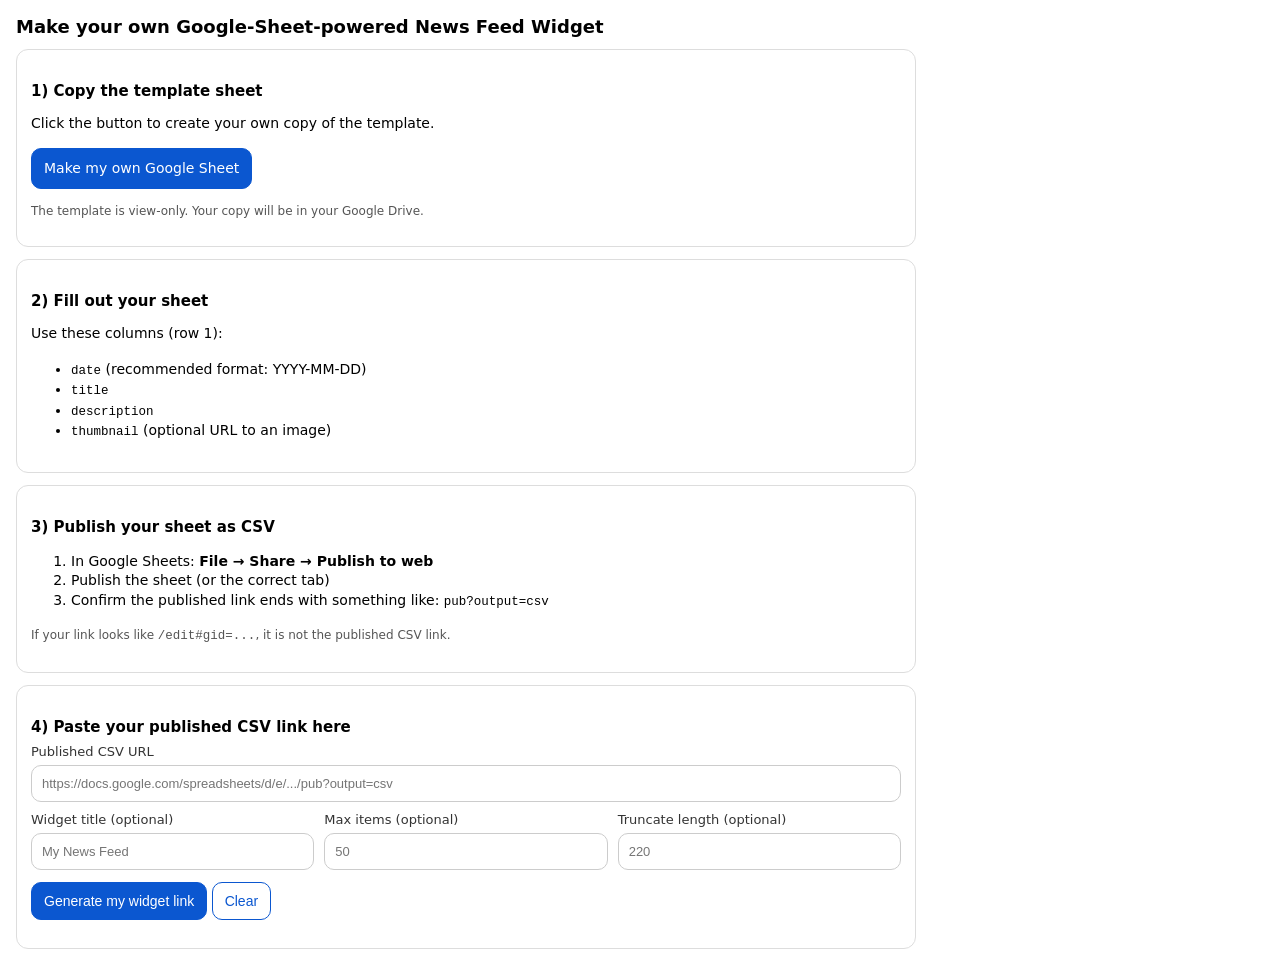
==== make/index.html @ 0ab04ac1 "add widget and make pages" ====
<!doctype html>
<html lang="en">
<head>
  <meta charset="utf-8" />
  <meta name="viewport" content="width=device-width, initial-scale=1" />
  <title>Make a News Feed Widget</title>
  <style>
    body { font-family: system-ui, Arial, sans-serif; margin: 0; padding: 16px; max-width: 900px; }
    h1 { font-size: 18px; margin: 0 0 10px 0; }
    h2 { font-size: 15px; margin: 18px 0 8px 0; }
    p, li { font-size: 14px; line-height: 1.4; }
    .card { border: 1px solid #ddd; border-radius: 12px; padding: 14px; margin: 12px 0; }
    .btn {
      display: inline-block; padding: 10px 12px; border-radius: 10px;
      border: 1px solid #0b57d0; color: #fff; background: #0b57d0;
      text-decoration: none; font-size: 14px;
    }
    .btn.secondary { background: #fff; color: #0b57d0; }
    label { display:block; font-size: 13px; margin-bottom: 6px; color: #333; }
    input, textarea {
      width: 100%; box-sizing: border-box;
      border: 1px solid #ccc; border-radius: 10px; padding: 10px;
      font-size: 13px;
    }
    textarea { min-height: 90px; font-family: ui-monospace, SFMono-Regular, Menlo, monospace; }
    .row { display:flex; gap:10px; flex-wrap: wrap; }
    .row > div { flex: 1 1 240px; }
    .note { color: #555; font-size: 12px; }
    code { font-family: ui-monospace, SFMono-Regular, Menlo, monospace; font-size: 12.5px; }
  </style>
</head>
<body>
  <h1>Make your own Google-Sheet-powered News Feed Widget</h1>

  <div class="card">
    <h2>1) Copy the template sheet</h2>
    <p>Click the button to create your own copy of the template.</p>
    <p>
      <a class="btn" id="copyBtn" target="_blank" rel="noopener">Make my own Google Sheet</a>
    </p>
    <p class="note">
      The template is view-only. Your copy will be in your Google Drive.
    </p>
  </div>

  <div class="card">
    <h2>2) Fill out your sheet</h2>
    <p>Use these columns (row 1):</p>
    <ul>
      <li><code>date</code> (recommended format: YYYY-MM-DD)</li>
      <li><code>title</code></li>
      <li><code>description</code></li>
      <li><code>thumbnail</code> (optional URL to an image)</li>
    </ul>
  </div>

  <div class="card">
    <h2>3) Publish your sheet as CSV</h2>
    <ol>
      <li>In Google Sheets: <b>File → Share → Publish to web</b></li>
      <li>Publish the sheet (or the correct tab)</li>
      <li>Confirm the published link ends with something like: <code>pub?output=csv</code></li>
    </ol>
    <p class="note">
      If your link looks like <code>/edit#gid=...</code>, it is not the published CSV link.
    </p>
  </div>

  <div class="card">
    <h2>4) Paste your published CSV link here</h2>

    <label for="csv">Published CSV URL</label>
    <input id="csv" placeholder="https://docs.google.com/spreadsheets/d/e/.../pub?output=csv" />

    <div class="row" style="margin-top:10px;">
      <div>
        <label for="title">Widget title (optional)</label>
        <input id="title" placeholder="My News Feed" />
      </div>
      <div>
        <label for="max">Max items (optional)</label>
        <input id="max" placeholder="50" />
      </div>
      <div>
        <label for="truncate">Truncate length (optional)</label>
        <input id="truncate" placeholder="220" />
      </div>
    </div>

    <p style="margin-top:12px;">
      <button class="btn" id="genBtn" type="button">Generate my widget link</button>
      <button class="btn secondary" id="clearBtn" type="button">Clear</button>
    </p>

    <div id="out" style="display:none;">
      <h2>Your widget URL</h2>
      <textarea id="widgetUrl" readonly></textarea>

      <h2>Embed code (iframe)</h2>
      <textarea id="iframeCode" readonly></textarea>

      <h2>Send this back</h2>
      <textarea id="sendBack" readonly></textarea>

      <p class="note">
        If a platform caches the iframe, append <code>&v=2</code>, then bump the number when needed.
      </p>
    </div>
  </div>

<script>
  // 1) Set your template "force copy" link (ends with /copy)
  const TEMPLATE_COPY_LINK = "https://docs.google.com/spreadsheets/d/19JBFSIHxnLPQWl2OlXtqWUaclzS64fxf6clwGblTqXI/copy";

  // 2) Set your widget base URL (your GitHub Pages domain + repo)
  // Example: "https://YOUR-USERNAME.github.io/website"
  const BASE = "https://hugsxbisous.github.io/website/";

  // Your generic widget path (from earlier): /widget/
  const WIDGET_PATH = "/widget/";

  document.getElementById("copyBtn").href = TEMPLATE_COPY_LINK;

  function cleanNum(s, fallback) {
    const n = parseInt(String(s || "").trim(), 10);
    return Number.isFinite(n) ? n : fallback;
  }

  function buildWidgetUrl() {
    const csv = document.getElementById("csv").value.trim();
    const title = document.getElementById("title").value.trim();
    const max = cleanNum(document.getElementById("max").value, 50);
    const truncate = cleanNum(document.getElementById("truncate").value, 220);

    if (!csv) throw new Error("Please paste your published CSV URL.");

    const u = new URL(BASE + WIDGET_PATH);
    u.searchParams.set("csv", csv);
    if (title) u.searchParams.set("title", title);
    if (max) u.searchParams.set("max", String(max));
    if (truncate) u.searchParams.set("truncate", String(truncate));
    return u.toString();
  }

  document.getElementById("genBtn").addEventListener("click", () => {
    try {
      const widgetUrl = buildWidgetUrl();
      const iframe = `<iframe src="${widgetUrl}" width="100%" height="650" style="border:0;" loading="lazy"></iframe>`;

      document.getElementById("widgetUrl").value = widgetUrl;
      document.getElementById("iframeCode").value = iframe;
      document.getElementById("sendBack").value =
        `Here is my published CSV link:\n${document.getElementById("csv").value.trim()}\n\nHere is my widget URL:\n${widgetUrl}`;

      document.getElementById("out").style.display = "block";
    } catch (e) {
      alert(e.message);
    }
  });

  document.getElementById("clearBtn").addEventListener("click", () => {
    ["csv","title","max","truncate"].forEach(id => document.getElementById(id).value = "");
    document.getElementById("out").style.display = "none";
  });
</script>
</body>
</html>
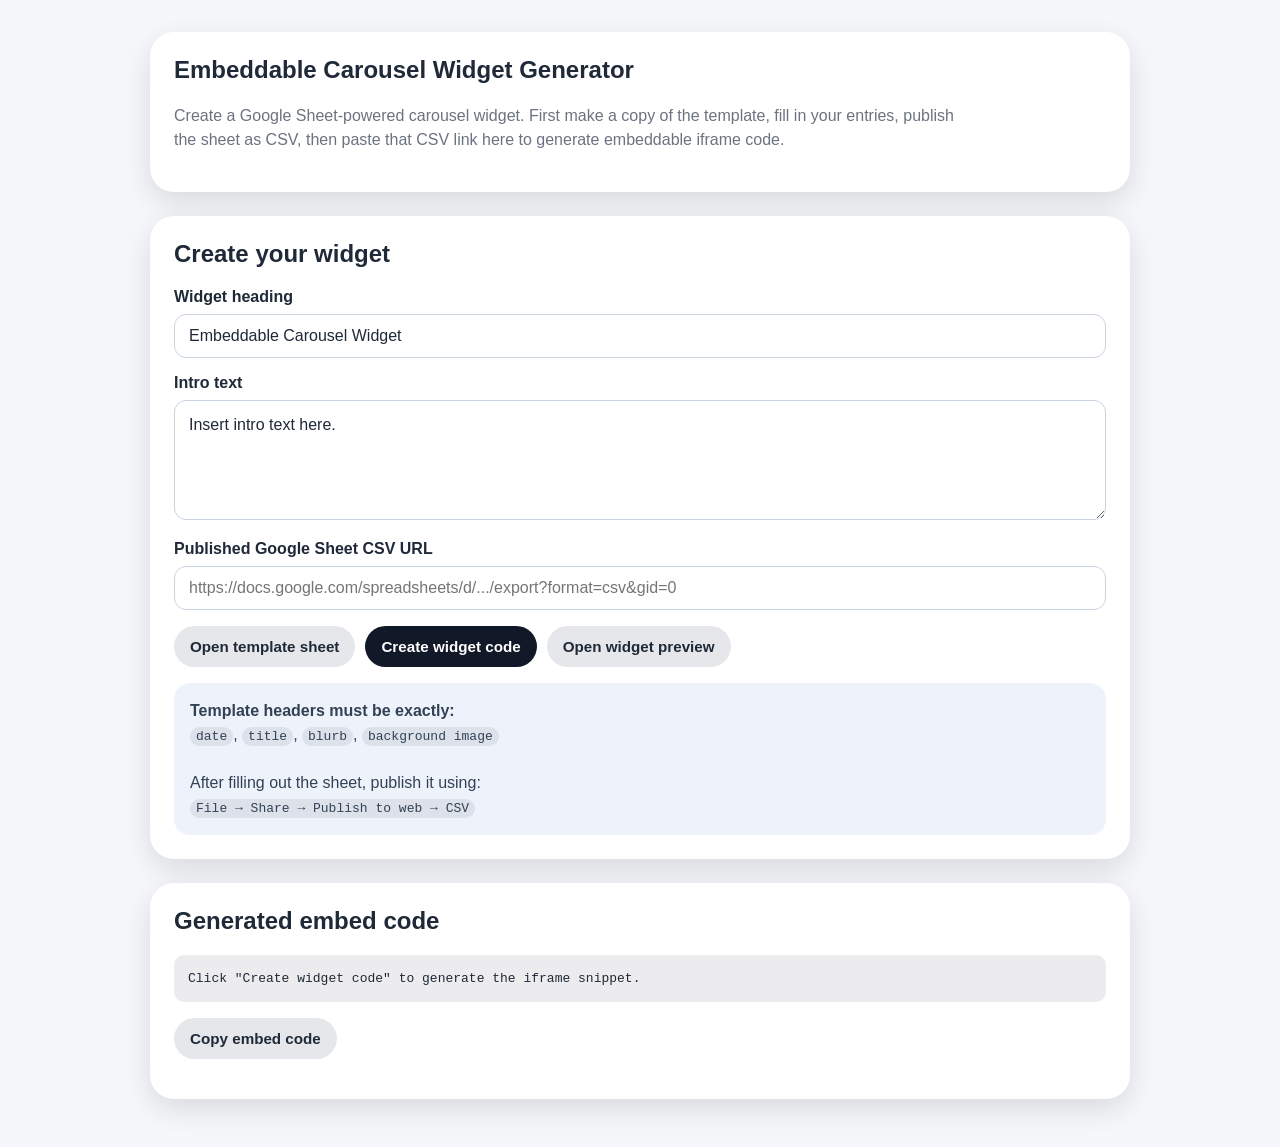
==== commit 8e6d7de5: "split generator and widget embed" ====
--- a/make/index.html
+++ b/make/index.html
@@ -1,167 +1,77 @@
 <!doctype html>
 <html lang="en">
 <head>
-  <meta charset="utf-8" />
-  <meta name="viewport" content="width=device-width, initial-scale=1" />
-  <title>Make a News Feed Widget</title>
-  <style>
-    body { font-family: system-ui, Arial, sans-serif; margin: 0; padding: 16px; max-width: 900px; }
-    h1 { font-size: 18px; margin: 0 0 10px 0; }
-    h2 { font-size: 15px; margin: 18px 0 8px 0; }
-    p, li { font-size: 14px; line-height: 1.4; }
-    .card { border: 1px solid #ddd; border-radius: 12px; padding: 14px; margin: 12px 0; }
-    .btn {
-      display: inline-block; padding: 10px 12px; border-radius: 10px;
-      border: 1px solid #0b57d0; color: #fff; background: #0b57d0;
-      text-decoration: none; font-size: 14px;
-    }
-    .btn.secondary { background: #fff; color: #0b57d0; }
-    label { display:block; font-size: 13px; margin-bottom: 6px; color: #333; }
-    input, textarea {
-      width: 100%; box-sizing: border-box;
-      border: 1px solid #ccc; border-radius: 10px; padding: 10px;
-      font-size: 13px;
-    }
-    textarea { min-height: 90px; font-family: ui-monospace, SFMono-Regular, Menlo, monospace; }
-    .row { display:flex; gap:10px; flex-wrap: wrap; }
-    .row > div { flex: 1 1 240px; }
-    .note { color: #555; font-size: 12px; }
-    code { font-family: ui-monospace, SFMono-Regular, Menlo, monospace; font-size: 12.5px; }
-  </style>
+  <meta charset="utf-8">
+  <meta name="viewport" content="width=device-width, initial-scale=1">
+  <title>Carousel Widget Generator</title>
+  <link rel="stylesheet" href="styles.css">
 </head>
 <body>
-  <h1>Make your own Google-Sheet-powered News Feed Widget</h1>
 
-  <div class="card">
-    <h2>1) Copy the template sheet</h2>
-    <p>Click the button to create your own copy of the template.</p>
-    <p>
-      <a class="btn" id="copyBtn" target="_blank" rel="noopener">Make my own Google Sheet</a>
+<main class="page">
+
+  <section class="panel">
+    <h1>Embeddable Carousel Widget Generator</h1>
+    <p class="intro">
+      Create a Google Sheet-powered carousel widget. First make a copy of the template,
+      fill in your entries, publish the sheet as CSV, then paste that CSV link here to
+      generate embeddable iframe code.
     </p>
-    <p class="note">
-      The template is view-only. Your copy will be in your Google Drive.
-    </p>
-  </div>
+  </section>
 
-  <div class="card">
-    <h2>2) Fill out your sheet</h2>
-    <p>Use these columns (row 1):</p>
-    <ul>
-      <li><code>date</code> (recommended format: YYYY-MM-DD)</li>
-      <li><code>title</code></li>
-      <li><code>description</code></li>
-      <li><code>thumbnail</code> (optional URL to an image)</li>
-    </ul>
-  </div>
+  <section class="panel">
+    <h2>Create your widget</h2>
 
-  <div class="card">
-    <h2>3) Publish your sheet as CSV</h2>
-    <ol>
-      <li>In Google Sheets: <b>File → Share → Publish to web</b></li>
-      <li>Publish the sheet (or the correct tab)</li>
-      <li>Confirm the published link ends with something like: <code>pub?output=csv</code></li>
-    </ol>
-    <p class="note">
-      If your link looks like <code>/edit#gid=...</code>, it is not the published CSV link.
-    </p>
-  </div>
+    <label for="widgetTitleInput">Widget heading</label>
+    <input
+      id="widgetTitleInput"
+      type="text"
+      value="Embeddable Carousel Widget"
+    >
 
-  <div class="card">
-    <h2>4) Paste your published CSV link here</h2>
+    <label for="widgetIntroInput">Intro text</label>
+    <textarea
+      id="widgetIntroInput"
+    >Insert intro text here.</textarea>
 
-    <label for="csv">Published CSV URL</label>
-    <input id="csv" placeholder="https://docs.google.com/spreadsheets/d/e/.../pub?output=csv" />
+    <label for="sheetUrlInput">Published Google Sheet CSV URL</label>
+    <input
+      id="sheetUrlInput"
+      type="text"
+      placeholder="https://docs.google.com/spreadsheets/d/.../export?format=csv&gid=0"
+    >
 
-    <div class="row" style="margin-top:10px;">
-      <div>
-        <label for="title">Widget title (optional)</label>
-        <input id="title" placeholder="My News Feed" />
-      </div>
-      <div>
-        <label for="max">Max items (optional)</label>
-        <input id="max" placeholder="50" />
-      </div>
-      <div>
-        <label for="truncate">Truncate length (optional)</label>
-        <input id="truncate" placeholder="220" />
-      </div>
+    <div class="button-row">
+      <button id="copyTemplateBtn" class="btn secondary">Open template sheet</button>
+      <button id="createWidgetBtn" class="btn">Create widget code</button>
+      <button id="previewWidgetBtn" class="btn secondary">Open widget preview</button>
     </div>
 
-    <p style="margin-top:12px;">
-      <button class="btn" id="genBtn" type="button">Generate my widget link</button>
-      <button class="btn secondary" id="clearBtn" type="button">Clear</button>
-    </p>
+    <div class="help-box">
+      <strong>Template headers must be exactly:</strong><br>
+      <code>date</code>, <code>title</code>, <code>blurb</code>, <code>background image</code>
+      <br><br>
+      After filling out the sheet, publish it using:
+      <br>
+      <code>File → Share → Publish to web → CSV</code>
+    </div>
 
-    <div id="out" style="display:none;">
-      <h2>Your widget URL</h2>
-      <textarea id="widgetUrl" readonly></textarea>
+    <div id="successBox" class="message success" hidden></div>
+    <div id="errorBox" class="message error" hidden></div>
+  </section>
 
-      <h2>Embed code (iframe)</h2>
-      <textarea id="iframeCode" readonly></textarea>
+  <section class="panel">
+    <h2>Generated embed code</h2>
 
-      <h2>Send this back</h2>
-      <textarea id="sendBack" readonly></textarea>
+    <pre id="embedCodeOutput">Click "Create widget code" to generate the iframe snippet.</pre>
 
-      <p class="note">
-        If a platform caches the iframe, append <code>&v=2</code>, then bump the number when needed.
-      </p>
+    <div class="button-row">
+      <button id="copyEmbedBtn" class="btn secondary">Copy embed code</button>
     </div>
-  </div>
+  </section>
 
-<script>
-  // 1) Set your template "force copy" link (ends with /copy)
-  const TEMPLATE_COPY_LINK = "https://docs.google.com/spreadsheets/d/19JBFSIHxnLPQWl2OlXtqWUaclzS64fxf6clwGblTqXI/copy";
+</main>
 
-  // 2) Set your widget base URL (your GitHub Pages domain + repo)
-  // Example: "https://YOUR-USERNAME.github.io/website"
-  const BASE = "https://hugsxbisous.github.io/website/";
-
-  // Your generic widget path (from earlier): /widget/
-  const WIDGET_PATH = "/widget/";
-
-  document.getElementById("copyBtn").href = TEMPLATE_COPY_LINK;
-
-  function cleanNum(s, fallback) {
-    const n = parseInt(String(s || "").trim(), 10);
-    return Number.isFinite(n) ? n : fallback;
-  }
-
-  function buildWidgetUrl() {
-    const csv = document.getElementById("csv").value.trim();
-    const title = document.getElementById("title").value.trim();
-    const max = cleanNum(document.getElementById("max").value, 50);
-    const truncate = cleanNum(document.getElementById("truncate").value, 220);
-
-    if (!csv) throw new Error("Please paste your published CSV URL.");
-
-    const u = new URL(BASE + WIDGET_PATH);
-    u.searchParams.set("csv", csv);
-    if (title) u.searchParams.set("title", title);
-    if (max) u.searchParams.set("max", String(max));
-    if (truncate) u.searchParams.set("truncate", String(truncate));
-    return u.toString();
-  }
-
-  document.getElementById("genBtn").addEventListener("click", () => {
-    try {
-      const widgetUrl = buildWidgetUrl();
-      const iframe = `<iframe src="${widgetUrl}" width="100%" height="650" style="border:0;" loading="lazy"></iframe>`;
-
-      document.getElementById("widgetUrl").value = widgetUrl;
-      document.getElementById("iframeCode").value = iframe;
-      document.getElementById("sendBack").value =
-        `Here is my published CSV link:\n${document.getElementById("csv").value.trim()}\n\nHere is my widget URL:\n${widgetUrl}`;
-
-      document.getElementById("out").style.display = "block";
-    } catch (e) {
-      alert(e.message);
-    }
-  });
-
-  document.getElementById("clearBtn").addEventListener("click", () => {
-    ["csv","title","max","truncate"].forEach(id => document.getElementById(id).value = "");
-    document.getElementById("out").style.display = "none";
-  });
-</script>
+<script src="script.js"></script>
 </body>
 </html>
--- a/make/styles.css
+++ b/make/styles.css
@@ -0,0 +1,157 @@
+:root {
+  --page-bg: #f5f7fb;
+  --card-bg: #ffffff;
+  --text: #1f2937;
+  --muted: #6b7280;
+  --shadow: 0 10px 30px rgba(0, 0, 0, 0.12);
+  --radius: 20px;
+  --accent: #111827;
+  --soft: #e5e7eb;
+  --success-bg: #ecfdf5;
+  --success-text: #065f46;
+  --error-bg: #fee2e2;
+  --error-text: #991b1b;
+}
+
+* {
+  box-sizing: border-box;
+}
+
+body {
+  margin: 0;
+  font-family: Arial, Helvetica, sans-serif;
+  background: var(--page-bg);
+  color: var(--text);
+  padding: 32px 16px 48px;
+}
+
+.page {
+  max-width: 980px;
+  margin: 0 auto;
+  display: grid;
+  gap: 24px;
+}
+
+.panel {
+  background: var(--card-bg);
+  border-radius: 24px;
+  box-shadow: var(--shadow);
+  padding: 24px;
+}
+
+h1,
+h2,
+p {
+  margin-top: 0;
+}
+
+.intro {
+  color: var(--muted);
+  line-height: 1.5;
+  max-width: 800px;
+}
+
+label {
+  display: block;
+  font-weight: 700;
+  margin-bottom: 8px;
+}
+
+input,
+textarea {
+  width: 100%;
+  padding: 12px 14px;
+  border: 1px solid #cbd5e1;
+  border-radius: 12px;
+  font: inherit;
+  margin-bottom: 16px;
+  background: white;
+  color: var(--text);
+}
+
+textarea {
+  min-height: 120px;
+  resize: vertical;
+  line-height: 1.5;
+}
+
+.button-row {
+  display: flex;
+  gap: 10px;
+  flex-wrap: wrap;
+  margin-bottom: 16px;
+}
+
+.btn {
+  border: 0;
+  background: var(--accent);
+  color: white;
+  padding: 12px 16px;
+  border-radius: 999px;
+  cursor: pointer;
+  font-weight: 700;
+  font-size: 0.95rem;
+}
+
+.btn.secondary {
+  background: var(--soft);
+  color: var(--text);
+}
+
+.btn:hover {
+  transform: translateY(-1px);
+}
+
+.help-box {
+  background: #eef3fb;
+  color: #334155;
+  border-radius: 16px;
+  padding: 16px;
+  line-height: 1.5;
+}
+
+.message {
+  margin-top: 16px;
+  padding: 14px 16px;
+  border-radius: 14px;
+  line-height: 1.5;
+}
+
+.message.success {
+  background: var(--success-bg);
+  color: var(--success-text);
+}
+
+.message.error {
+  background: var(--error-bg);
+  color: var(--error-text);
+}
+
+pre,
+code {
+  background: rgba(15, 23, 42, 0.08);
+  border-radius: 10px;
+}
+
+pre {
+  padding: 14px;
+  overflow-x: auto;
+  white-space: pre-wrap;
+  word-break: break-word;
+  line-height: 1.5;
+  margin: 0 0 16px 0;
+}
+
+code {
+  padding: 2px 6px;
+}
+
+@media (max-width: 640px) {
+  body {
+    padding: 20px 12px 32px;
+  }
+
+  .panel {
+    padding: 18px;
+  }
+}
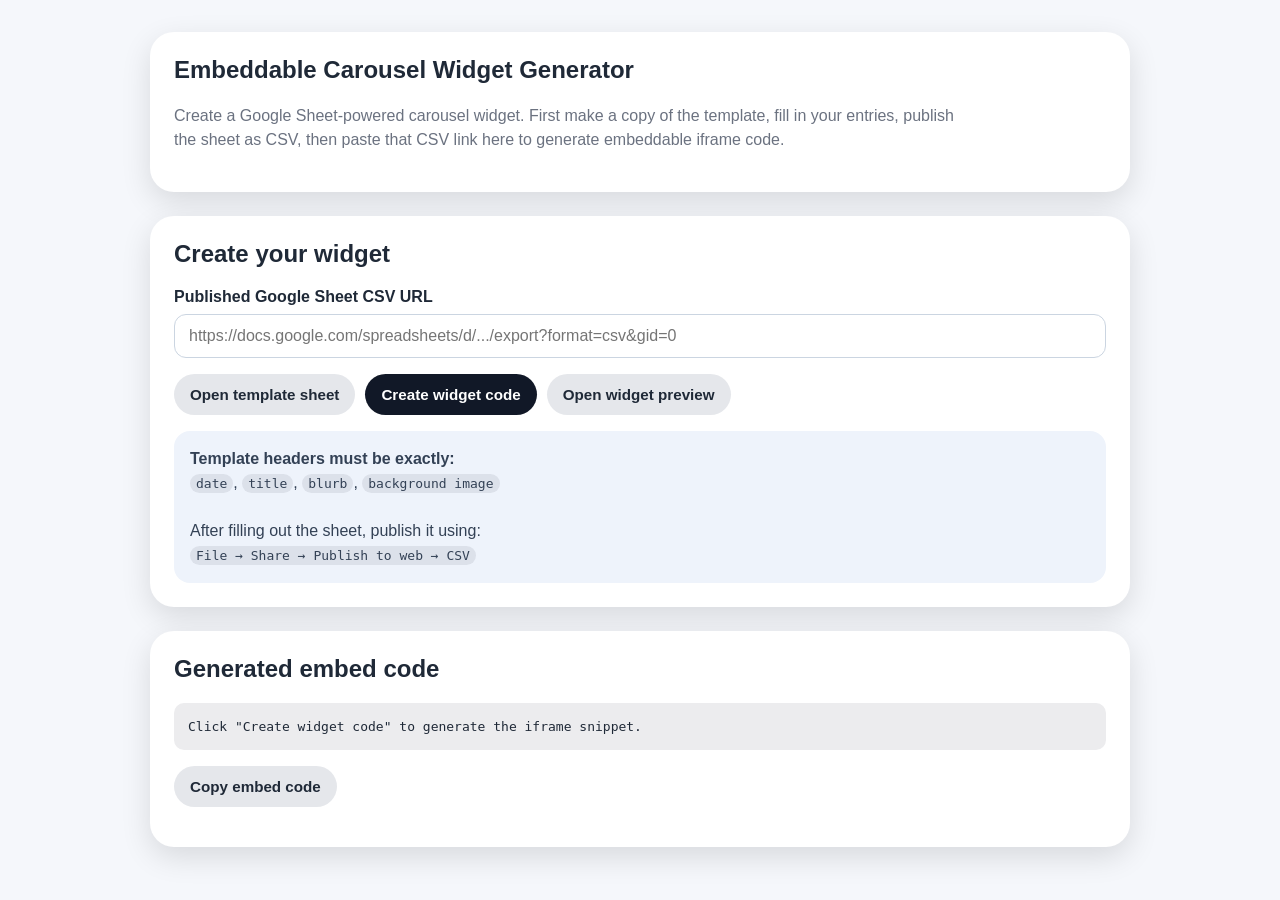
==== commit 58178f29: "try remove intro and title fields" ====
--- a/make/index.html
+++ b/make/index.html
@@ -21,18 +21,6 @@
 
   <section class="panel">
     <h2>Create your widget</h2>
-
-    <label for="widgetTitleInput">Widget heading</label>
-    <input
-      id="widgetTitleInput"
-      type="text"
-      value="Embeddable Carousel Widget"
-    >
-
-    <label for="widgetIntroInput">Intro text</label>
-    <textarea
-      id="widgetIntroInput"
-    >Insert intro text here.</textarea>
 
     <label for="sheetUrlInput">Published Google Sheet CSV URL</label>
     <input
